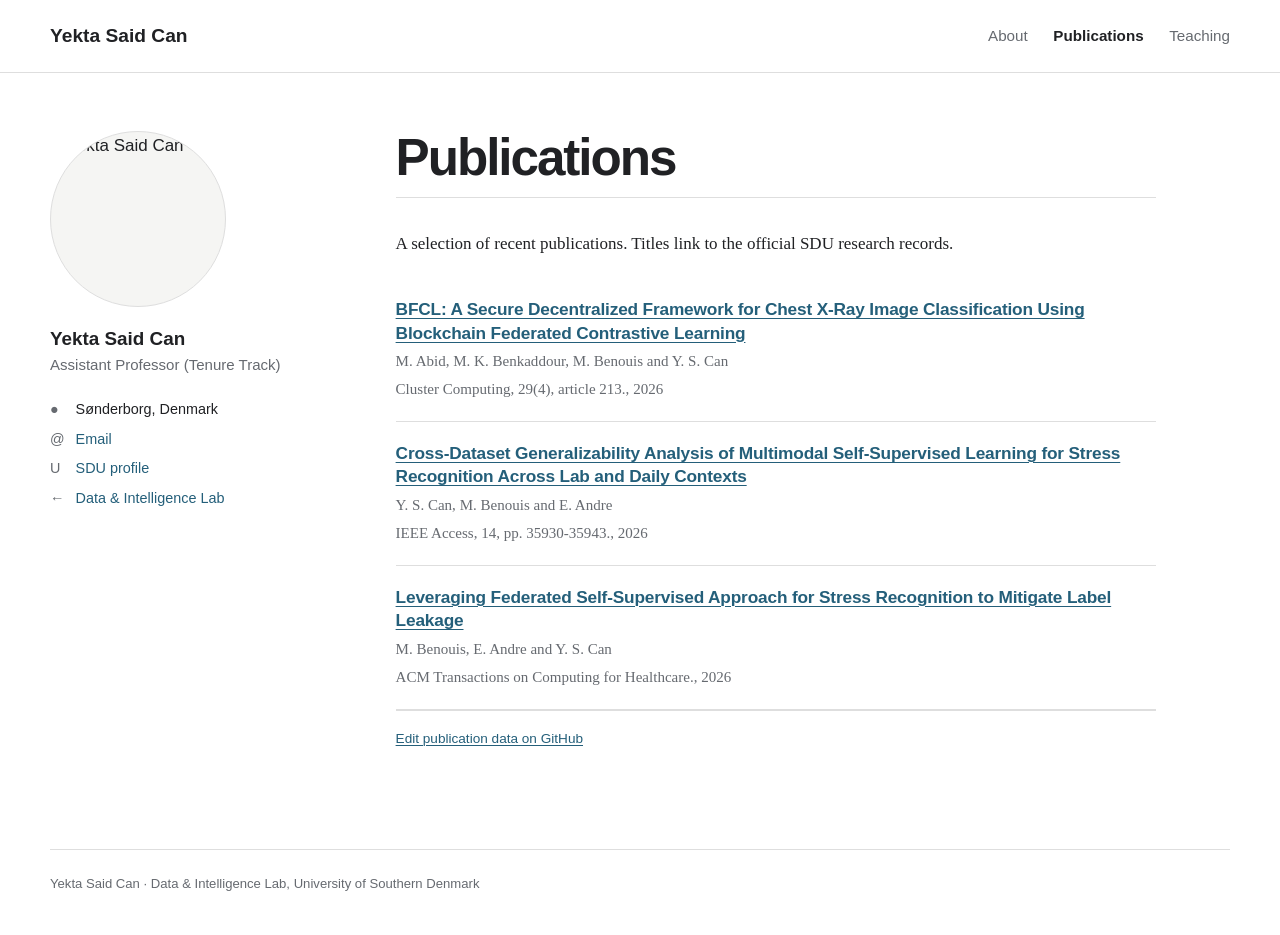
==== publications.html @ 5555c62e "Create personal profile site" ====
﻿<!doctype html><html lang="en"><head><meta charset="utf-8"><meta name="viewport" content="width=device-width, initial-scale=1"><title>Yekta Said Can - Publications</title><link rel="icon" href="assets/brand-mark.svg"><link rel="stylesheet" href="profile.css"></head>
<body><header class="masthead"><div class="masthead-inner"><a class="site-title" href="index.html">Yekta Said Can</a><nav aria-label="Profile navigation"><a href="index.html">About</a><a class="active" aria-current="page" href="publications.html">Publications</a><a href="teaching.html">Teaching</a></nav></div></header>
<div class="page-grid"><aside class="author-profile" aria-label="Author profile"><img class="author-avatar" src="https://portal.findresearcher.sdu.dk/files-asset/317121823/photo-removebg-preview.jpg?f=jpg&amp;w=800" alt="Yekta Said Can"><div class="author-content"><h2>Yekta Said Can</h2><p>Assistant Professor (Tenure Track)</p></div><ul class="author-links"><li><span aria-hidden="true">&#9679;</span> S&oslash;nderborg, Denmark</li><li><a href="mailto:yek@mmmi.sdu.dk"><span aria-hidden="true">@</span> Email</a></li><li><a href="https://portal.findresearcher.sdu.dk/en/persons/yek/"><span aria-hidden="true">U</span> SDU profile</a></li><li><a href="https://sdu-data-and-intelligence-lab.github.io/"><span aria-hidden="true">&larr;</span> Data &amp; Intelligence Lab</a></li></ul></aside>
<main class="page-content"><h1 class="page-title">Publications</h1><p>A selection of recent publications. Titles link to the official SDU research records.</p><div class="archive-list">
<article class="archive-item"><h2><a href="https://portal.findresearcher.sdu.dk/en/publications/bfcl-a-secure-decentralized-framework-for-chest-x-ray-image-class/">BFCL: A Secure Decentralized Framework for Chest X-Ray Image Classification Using Blockchain Federated Contrastive Learning</a></h2><p>M. Abid, M. K. Benkaddour, M. Benouis and Y. S. Can</p><p>Cluster Computing, 29(4), 2026, article 213.</p></article>
<article class="archive-item"><h2><a href="https://portal.findresearcher.sdu.dk/en/publications/cross-dataset-generalizability-analysis-of-multimodal-self-superv/">Cross-Dataset Generalizability Analysis of Multimodal Self-Supervised Learning for Stress Recognition Across Lab and Daily Contexts</a></h2><p>Y. S. Can, M. Benouis and E. Andr&eacute;</p><p>IEEE Access, 14, 2026, pp. 35930-35943.</p></article>
<article class="archive-item"><h2><a href="https://portal.findresearcher.sdu.dk/en/publications/leveraging-federated-self-supervised-approach-for-stress-recognit/">Leveraging Federated Self-Supervised Approach for Stress Recognition to Mitigate Label Leakage</a></h2><p>M. Benouis, E. Andr&eacute; and Y. S. Can</p><p>ACM Transactions on Computing for Healthcare, 2026.</p></article>
</div><p class="edit-link"><a href="https://github.com/SDU-Data-and-Intelligence-Lab/yekta/edit/main/data/publications/yekta.json">Edit publication data on GitHub</a></p></main></div>
<script src="assets/publications.js" data-root="data/publications" data-member="yekta"></script>
<footer class="site-footer">Yekta Said Can &middot; Data &amp; Intelligence Lab, University of Southern Denmark</footer></body></html>
---- profile.css ----
:root {
  color-scheme: light;
  --bg: #ffffff;
  --ink: #202124;
  --muted: #666a70;
  --line: #dedede;
  --soft: #f5f5f3;
  --link: #245f7a;
  --max-width: 1180px;
}

* { box-sizing: border-box; }
html { scroll-behavior: smooth; }

body {
  margin: 0;
  min-height: 100vh;
  color: var(--ink);
  background: var(--bg);
  font-family: Georgia, 'Times New Roman', serif;
  font-size: 17px;
  line-height: 1.7;
  -webkit-font-smoothing: antialiased;
}

a {
  color: var(--link);
  text-decoration-thickness: 0.06em;
  text-underline-offset: 0.18em;
}

a:hover { color: var(--ink); }
img { display: block; max-width: 100%; }

.masthead {
  border-bottom: 1px solid var(--line);
  background: rgba(255, 255, 255, 0.96);
}

.masthead-inner {
  width: min(var(--max-width), calc(100% - 2rem));
  min-height: 4.5rem;
  margin: 0 auto;
  display: flex;
  align-items: center;
  justify-content: space-between;
  gap: 2rem;
}

.site-title {
  color: var(--ink);
  font-family: 'Helvetica Neue', Helvetica, Arial, sans-serif;
  font-size: 1.2rem;
  font-weight: 700;
  text-decoration: none;
}

.masthead nav {
  display: flex;
  gap: 1.6rem;
  font-family: 'Helvetica Neue', Helvetica, Arial, sans-serif;
  font-size: 0.95rem;
}

.masthead nav a {
  color: var(--muted);
  text-decoration: none;
}

.masthead nav a.active {
  color: var(--ink);
  font-weight: 700;
}

.page-grid {
  width: min(var(--max-width), calc(100% - 2rem));
  margin: 0 auto;
  padding: 3.6rem 0 5rem;
  display: grid;
  grid-template-columns: minmax(13rem, 16rem) minmax(0, 1fr);
  gap: clamp(3rem, 7vw, 6rem);
  align-items: start;
}

.author-profile {
  font-family: 'Helvetica Neue', Helvetica, Arial, sans-serif;
}

.author-avatar {
  width: 11rem;
  aspect-ratio: 1;
  object-fit: cover;
  border-radius: 50%;
  background: var(--soft);
  border: 1px solid var(--line);
}

.author-content h2 {
  margin: 1.25rem 0 0.2rem;
  font-size: 1.18rem;
  line-height: 1.25;
}

.author-content p {
  margin: 0;
  color: var(--muted);
  font-size: 0.94rem;
  line-height: 1.55;
}

.author-links {
  margin: 1.4rem 0 0;
  padding: 0;
  display: grid;
  gap: 0.55rem;
  list-style: none;
  font-size: 0.9rem;
  line-height: 1.45;
}

.author-links a { text-decoration: none; }
.author-links span {
  display: inline-block;
  width: 1.35rem;
  color: var(--muted);
}

.page-content { width: min(100%, 760px); }

.page-title {
  margin: 0 0 2rem;
  padding-bottom: 0.8rem;
  border-bottom: 1px solid var(--line);
  font-family: 'Helvetica Neue', Helvetica, Arial, sans-serif;
  font-size: clamp(2.2rem, 5vw, 3.2rem);
  line-height: 1.05;
  letter-spacing: -0.04em;
}

.page-content p { margin: 0 0 1.2rem; }

.page-content h2 {
  margin: 2.6rem 0 1rem;
  font-family: 'Helvetica Neue', Helvetica, Arial, sans-serif;
  font-size: 1.55rem;
  line-height: 1.2;
  letter-spacing: -0.02em;
}

.interest-list {
  display: flex;
  flex-wrap: wrap;
  gap: 0.55rem;
  margin: 1.2rem 0 0;
  padding: 0;
  list-style: none;
  font-family: 'Helvetica Neue', Helvetica, Arial, sans-serif;
  font-size: 0.86rem;
}

.interest-list li {
  padding: 0.35rem 0.65rem;
  border: 1px solid var(--line);
  background: var(--soft);
}

.section-heading-row {
  margin-top: 2.8rem;
  padding-bottom: 0.7rem;
  display: flex;
  align-items: baseline;
  justify-content: space-between;
  gap: 1rem;
  border-bottom: 1px solid var(--line);
}

.section-heading-row h2 { margin: 0; }
.section-heading-row a {
  font-family: 'Helvetica Neue', Helvetica, Arial, sans-serif;
  font-size: 0.88rem;
}

.archive-list,
.course-list { display: grid; }

.archive-item,
.course-item {
  padding: 1.25rem 0;
  border-bottom: 1px solid var(--line);
}

.archive-item h2,
.archive-item h3,
.course-item h2 {
  margin: 0 0 0.35rem;
  font-family: 'Helvetica Neue', Helvetica, Arial, sans-serif;
  font-size: 1.08rem;
  line-height: 1.35;
  letter-spacing: -0.01em;
}

.archive-item p,
.course-item p {
  margin: 0.25rem 0 0;
  color: var(--muted);
  font-size: 0.94rem;
  line-height: 1.55;
}

.empty-state {
  margin-top: 1.5rem;
  padding: 1.2rem 1.3rem;
  border-left: 3px solid var(--ink);
  background: var(--soft);
  color: var(--muted);
}

.edit-link {
  margin-top: 3rem;
  padding-top: 1rem;
  border-top: 1px solid var(--line);
  font-family: 'Helvetica Neue', Helvetica, Arial, sans-serif;
  font-size: 0.85rem;
}

.site-footer {
  width: min(var(--max-width), calc(100% - 2rem));
  margin: 0 auto;
  padding: 1.4rem 0 2.5rem;
  border-top: 1px solid var(--line);
  color: var(--muted);
  font-family: 'Helvetica Neue', Helvetica, Arial, sans-serif;
  font-size: 0.82rem;
}

@media (max-width: 760px) {
  .masthead-inner {
    padding: 1rem 0;
    align-items: flex-start;
    flex-direction: column;
    gap: 0.7rem;
  }

  .masthead nav { gap: 1rem; }

  .page-grid {
    padding-top: 2.2rem;
    grid-template-columns: 1fr;
    gap: 2.5rem;
  }

  .author-profile {
    display: grid;
    grid-template-columns: 7rem minmax(0, 1fr);
    gap: 0 1.2rem;
  }

  .author-avatar {
    width: 7rem;
    grid-row: 1 / span 2;
  }

  .author-content h2 { margin-top: 0; }
  .author-links { margin-top: 0.7rem; }
}

@media (max-width: 480px) {
  .author-profile { grid-template-columns: 1fr; }
  .author-avatar { grid-row: auto; }
  .author-content h2 { margin-top: 1rem; }
}
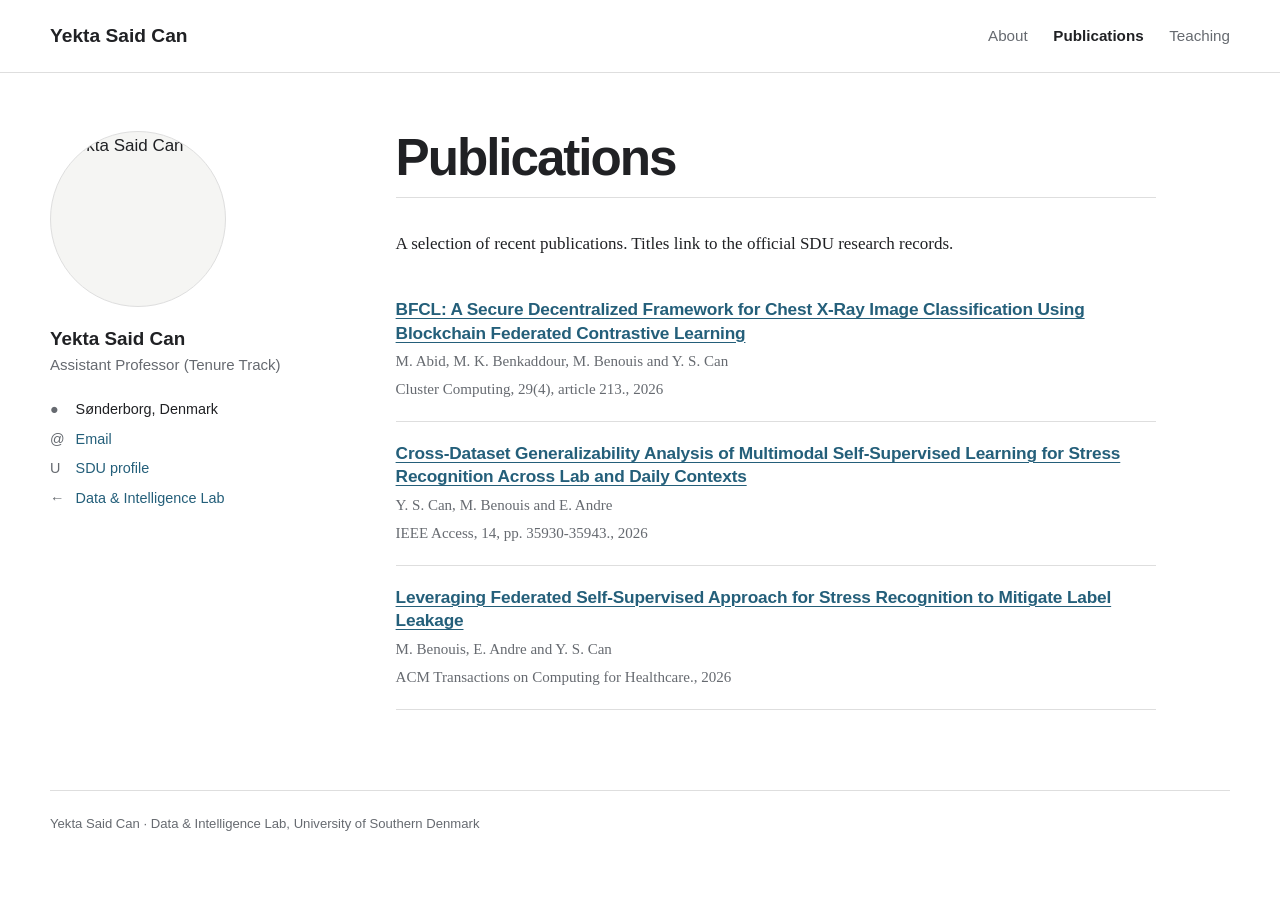
==== commit adf94489: "Remove public edit links" ====
--- a/publications.html
+++ b/publications.html
@@ -5,7 +5,8 @@
 <article class="archive-item"><h2><a href="https://portal.findresearcher.sdu.dk/en/publications/bfcl-a-secure-decentralized-framework-for-chest-x-ray-image-class/">BFCL: A Secure Decentralized Framework for Chest X-Ray Image Classification Using Blockchain Federated Contrastive Learning</a></h2><p>M. Abid, M. K. Benkaddour, M. Benouis and Y. S. Can</p><p>Cluster Computing, 29(4), 2026, article 213.</p></article>
 <article class="archive-item"><h2><a href="https://portal.findresearcher.sdu.dk/en/publications/cross-dataset-generalizability-analysis-of-multimodal-self-superv/">Cross-Dataset Generalizability Analysis of Multimodal Self-Supervised Learning for Stress Recognition Across Lab and Daily Contexts</a></h2><p>Y. S. Can, M. Benouis and E. Andr&eacute;</p><p>IEEE Access, 14, 2026, pp. 35930-35943.</p></article>
 <article class="archive-item"><h2><a href="https://portal.findresearcher.sdu.dk/en/publications/leveraging-federated-self-supervised-approach-for-stress-recognit/">Leveraging Federated Self-Supervised Approach for Stress Recognition to Mitigate Label Leakage</a></h2><p>M. Benouis, E. Andr&eacute; and Y. S. Can</p><p>ACM Transactions on Computing for Healthcare, 2026.</p></article>
-</div><p class="edit-link"><a href="https://github.com/SDU-Data-and-Intelligence-Lab/yekta/edit/main/data/publications/yekta.json">Edit publication data on GitHub</a></p></main></div>
+</div></main></div>
 <script src="assets/publications.js" data-root="data/publications" data-member="yekta"></script>
 <footer class="site-footer">Yekta Said Can &middot; Data &amp; Intelligence Lab, University of Southern Denmark</footer></body></html>
 
+
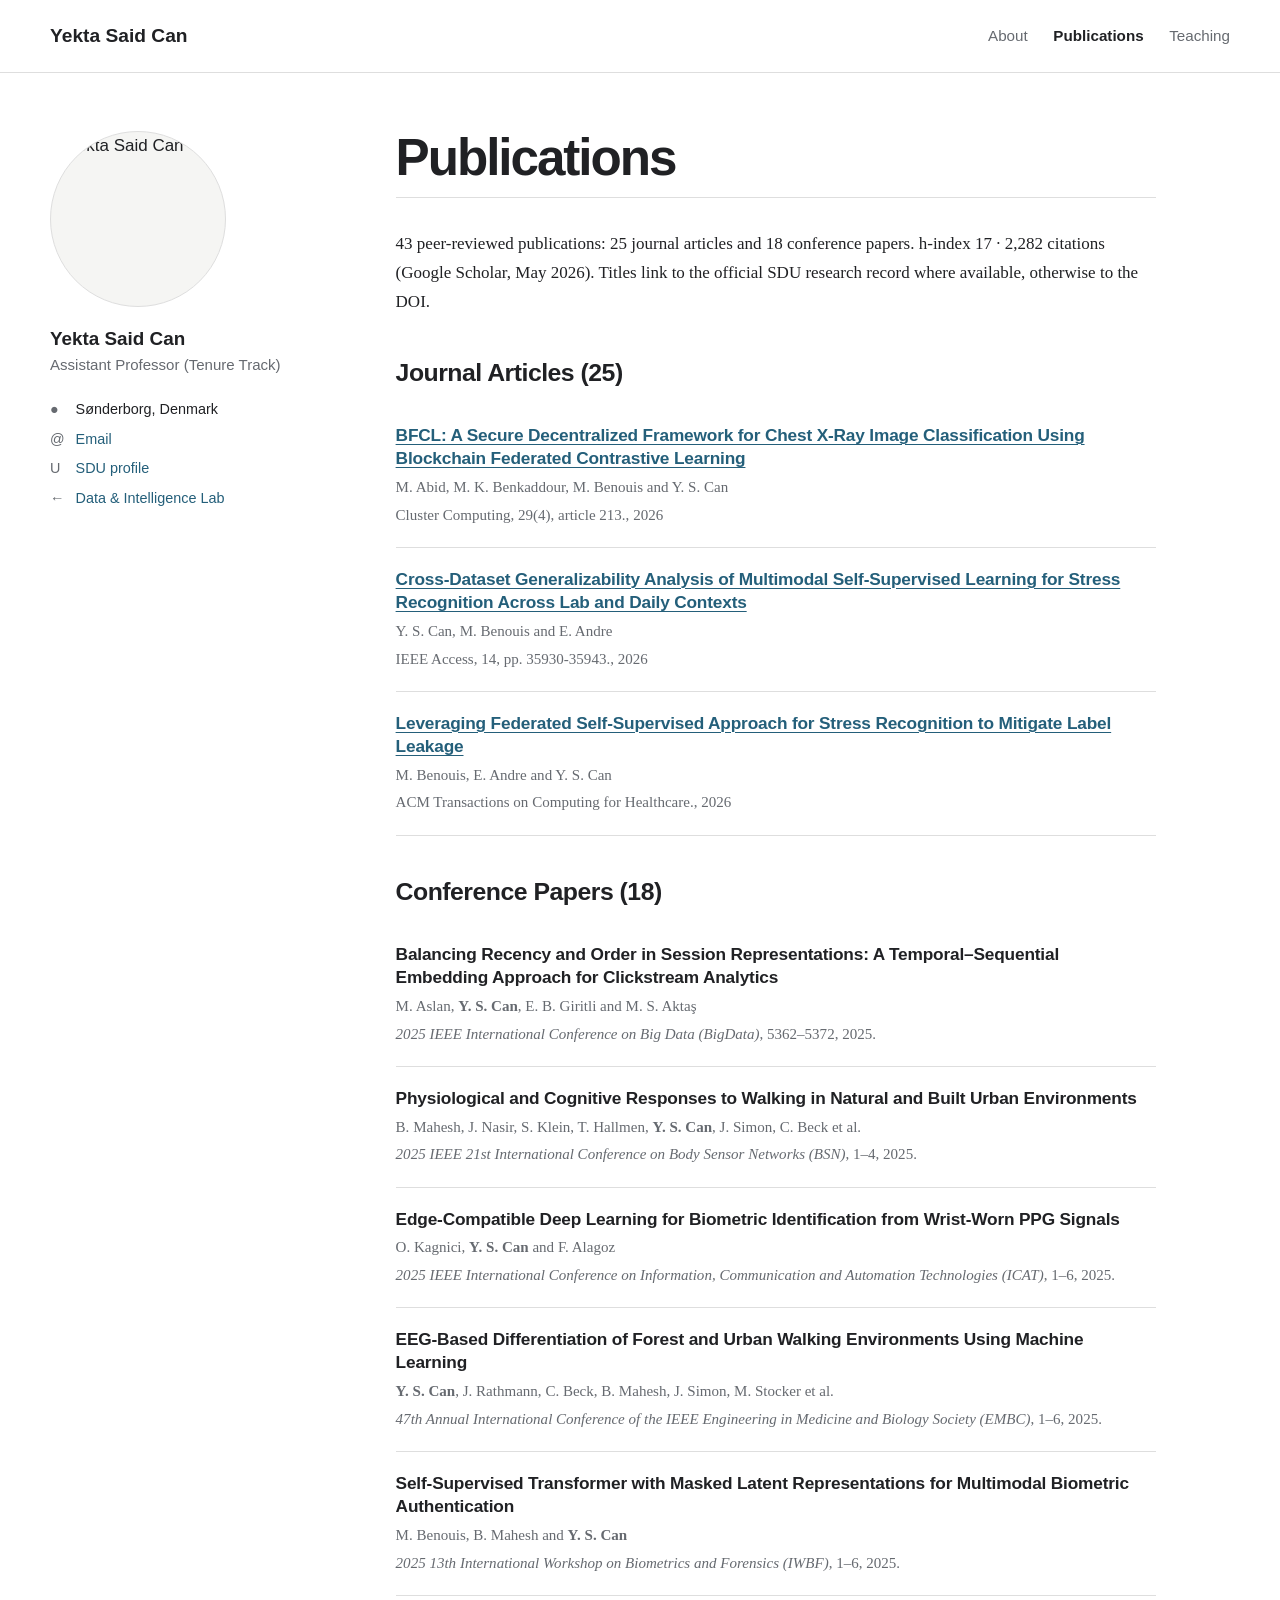
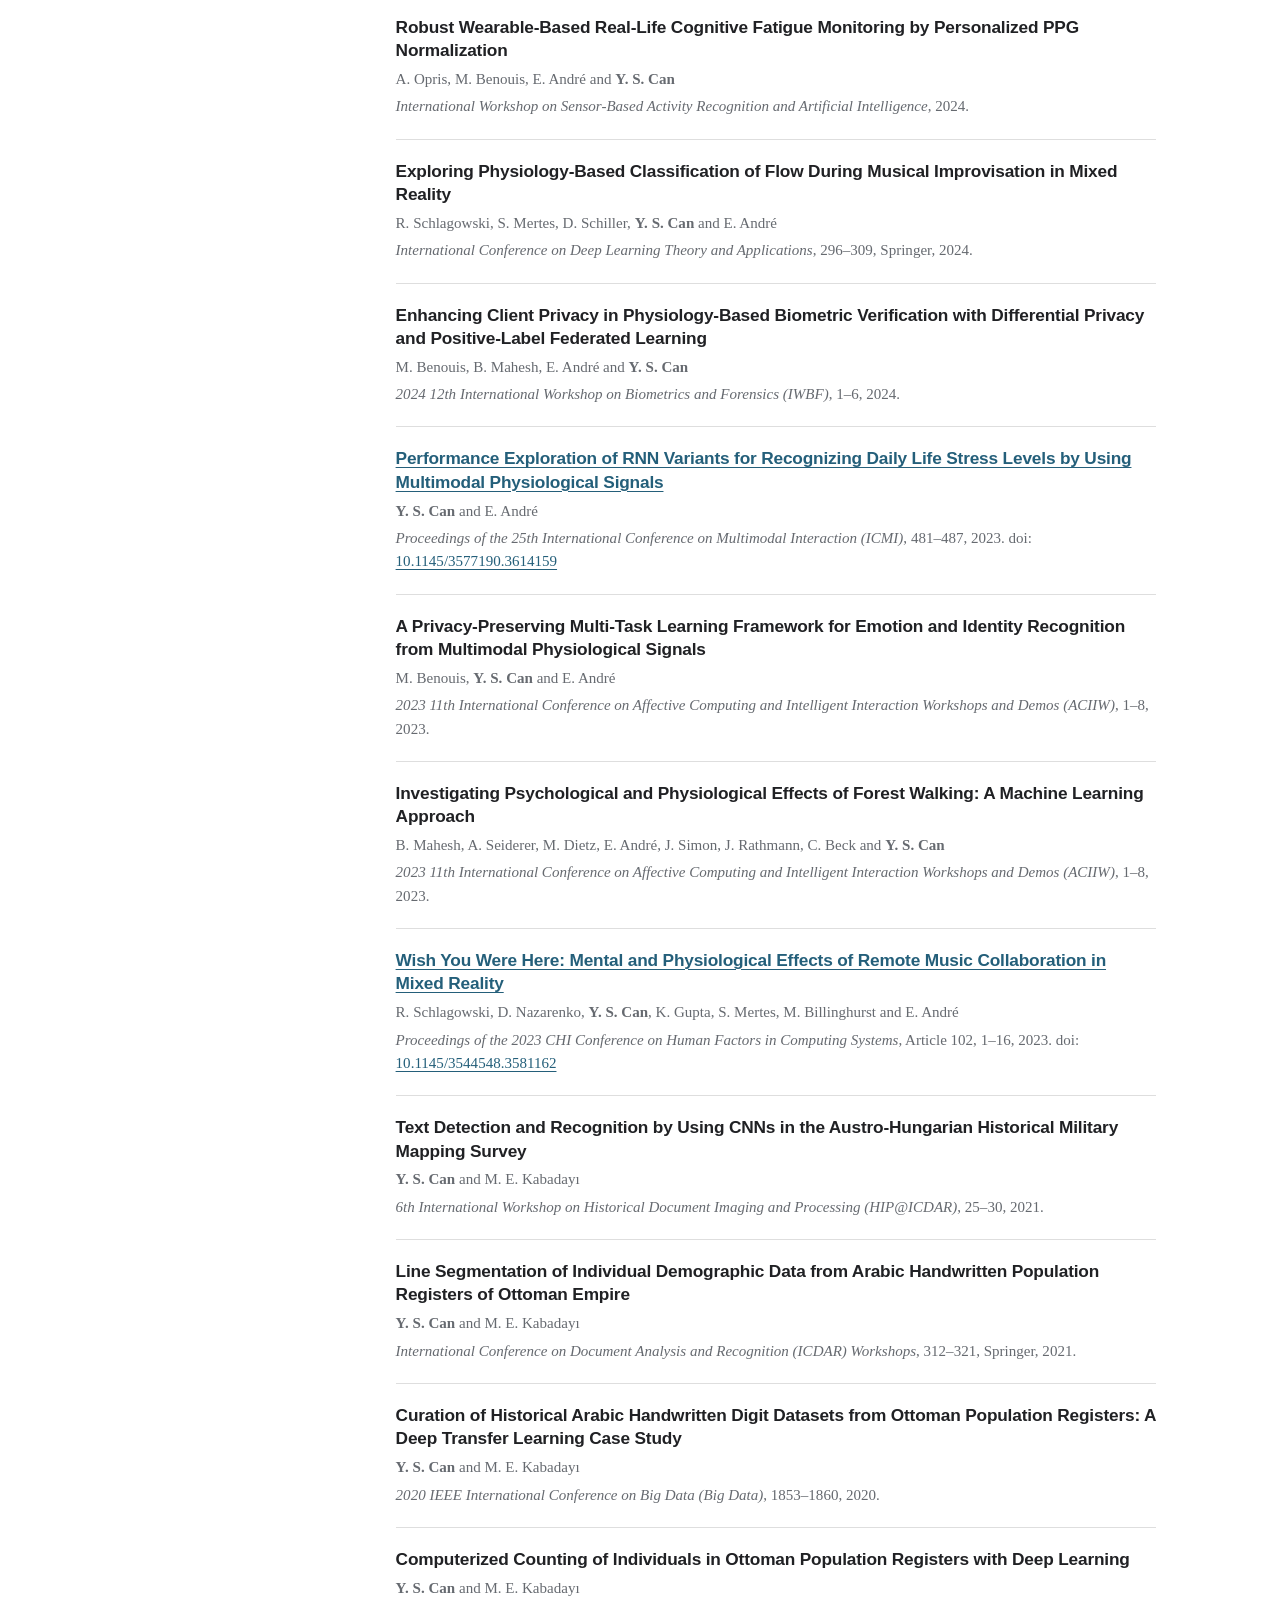
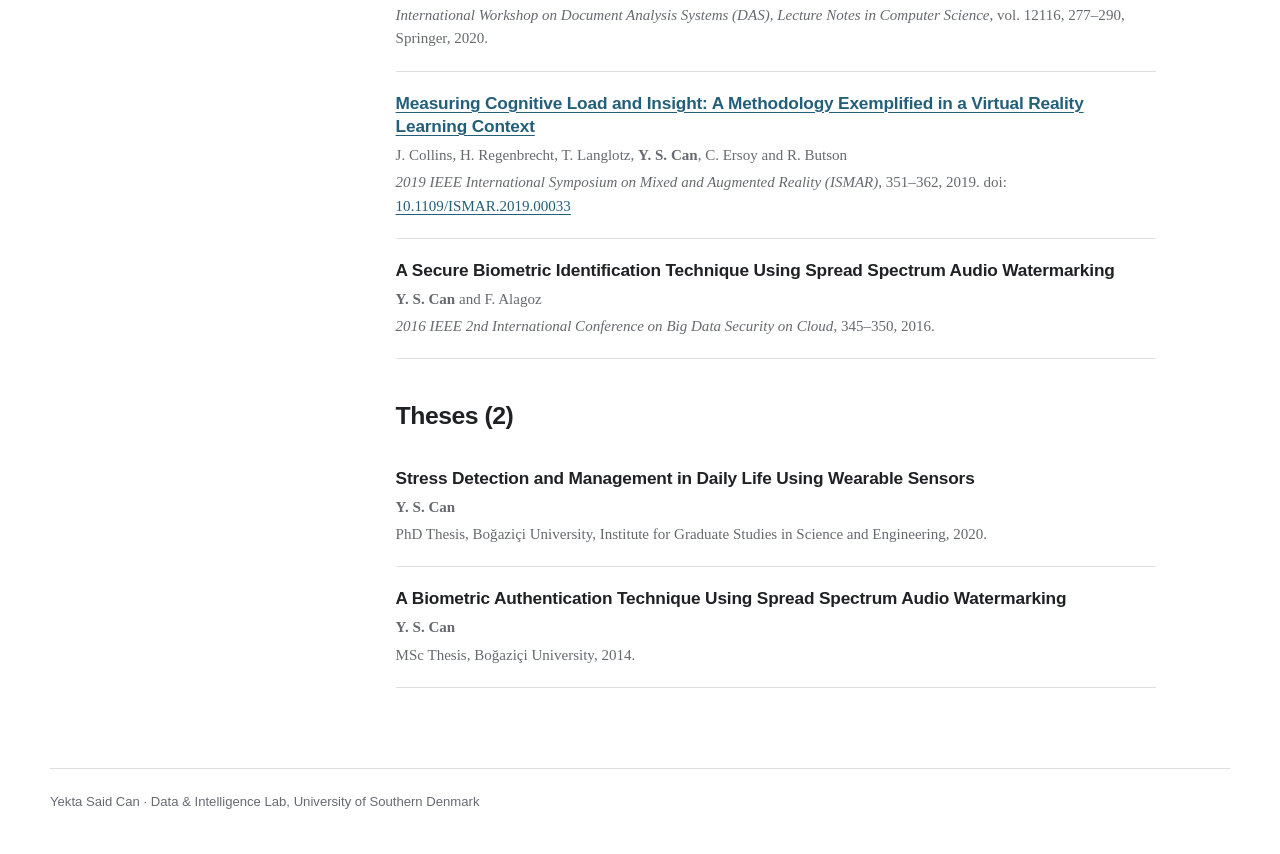
==== commit 2c527755: "Update publications.html" ====
--- a/publications.html
+++ b/publications.html
@@ -1,12 +1,61 @@
-﻿<!doctype html><html lang="en"><head><meta charset="utf-8"><meta name="viewport" content="width=device-width, initial-scale=1"><title>Yekta Said Can - Publications</title><link rel="icon" href="assets/brand-mark.svg"><link rel="stylesheet" href="profile.css"></head>
+<!doctype html><html lang="en"><head><meta charset="utf-8"><meta name="viewport" content="width=device-width, initial-scale=1"><title>Yekta Said Can - Publications</title><link rel="icon" href="assets/brand-mark.svg"><link rel="stylesheet" href="profile.css"></head>
 <body><header class="masthead"><div class="masthead-inner"><a class="site-title" href="index.html">Yekta Said Can</a><nav aria-label="Profile navigation"><a href="index.html">About</a><a class="active" aria-current="page" href="publications.html">Publications</a><a href="teaching.html">Teaching</a></nav></div></header>
 <div class="page-grid"><aside class="author-profile" aria-label="Author profile"><img class="author-avatar" src="https://portal.findresearcher.sdu.dk/files-asset/317121823/photo-removebg-preview.jpg?f=jpg&amp;w=800" alt="Yekta Said Can"><div class="author-content"><h2>Yekta Said Can</h2><p>Assistant Professor (Tenure Track)</p></div><ul class="author-links"><li><span aria-hidden="true">&#9679;</span> S&oslash;nderborg, Denmark</li><li><a href="mailto:yek@mmmi.sdu.dk"><span aria-hidden="true">@</span> Email</a></li><li><a href="https://portal.findresearcher.sdu.dk/en/persons/yek/"><span aria-hidden="true">U</span> SDU profile</a></li><li><a href="https://sdu-data-and-intelligence-lab.github.io/"><span aria-hidden="true">&larr;</span> Data &amp; Intelligence Lab</a></li></ul></aside>
-<main class="page-content"><h1 class="page-title">Publications</h1><p>A selection of recent publications. Titles link to the official SDU research records.</p><div class="archive-list">
-<article class="archive-item"><h2><a href="https://portal.findresearcher.sdu.dk/en/publications/bfcl-a-secure-decentralized-framework-for-chest-x-ray-image-class/">BFCL: A Secure Decentralized Framework for Chest X-Ray Image Classification Using Blockchain Federated Contrastive Learning</a></h2><p>M. Abid, M. K. Benkaddour, M. Benouis and Y. S. Can</p><p>Cluster Computing, 29(4), 2026, article 213.</p></article>
-<article class="archive-item"><h2><a href="https://portal.findresearcher.sdu.dk/en/publications/cross-dataset-generalizability-analysis-of-multimodal-self-superv/">Cross-Dataset Generalizability Analysis of Multimodal Self-Supervised Learning for Stress Recognition Across Lab and Daily Contexts</a></h2><p>Y. S. Can, M. Benouis and E. Andr&eacute;</p><p>IEEE Access, 14, 2026, pp. 35930-35943.</p></article>
-<article class="archive-item"><h2><a href="https://portal.findresearcher.sdu.dk/en/publications/leveraging-federated-self-supervised-approach-for-stress-recognit/">Leveraging Federated Self-Supervised Approach for Stress Recognition to Mitigate Label Leakage</a></h2><p>M. Benouis, E. Andr&eacute; and Y. S. Can</p><p>ACM Transactions on Computing for Healthcare, 2026.</p></article>
-</div></main></div>
+<main class="page-content"><h1 class="page-title">Publications</h1><p>43 peer-reviewed publications: 25 journal articles and 18 conference papers. h-index 17 &middot; 2,282 citations (Google Scholar, May 2026). Titles link to the official SDU research record where available, otherwise to the DOI.</p>
+<section class="archive-section"><h2>Journal Articles <span class="count">(25)</span></h2>
+<div class="archive-list">
+<article class="archive-item"><h3><a href="https://portal.findresearcher.sdu.dk/en/publications/cross-dataset-generalizability-analysis-of-multimodal-self-superv/">Cross-Dataset Generalizability Analysis of Multimodal Self-Supervised Learning for Stress Recognition across Lab and Daily Contexts</a></h3><p><strong>Y. S. Can</strong>, M. Benouis and E. André</p><p><em>IEEE Access</em>, 14, pp. 35930&ndash;35943, 2026. doi: <a href="https://doi.org/10.1109/ACCESS.2026.3670764">10.1109/ACCESS.2026.3670764</a></p></article>
+<article class="archive-item"><h3><a href="https://portal.findresearcher.sdu.dk/en/publications/leveraging-federated-self-supervised-approach-for-stress-recognit/">Leveraging Federated Self-Supervised Approach for Stress Recognition to Mitigate Label Leakage</a></h3><p>M. Benouis, E. André and <strong>Y. S. Can</strong></p><p><em>ACM Transactions on Computing for Healthcare</em>, 2026. doi: <a href="https://doi.org/10.1145/3797882">10.1145/3797882</a></p></article>
+<article class="archive-item"><h3><a href="https://doi.org/10.3390/electronics15010201">LLM-Assisted Explainable Daily Stress Recognition: Physiologically Grounded Threshold Rules from PPG Features</a></h3><p><strong>Y. S. Can</strong></p><p><em>Electronics</em>, 15(1), 201, 2026. doi: <a href="https://doi.org/10.3390/electronics15010201">10.3390/electronics15010201</a></p></article>
+<article class="archive-item"><h3><a href="https://portal.findresearcher.sdu.dk/en/publications/bfcl-a-secure-decentralized-framework-for-chest-x-ray-image-class/">BFCL: A Secure Decentralized Framework for Chest X-Ray Image Classification Using Blockchain Federated Contrastive Learning</a></h3><p>M. Abid, M. K. Benkaddour, M. Benouis and <strong>Y. S. Can</strong></p><p><em>Cluster Computing</em>, 29(4), 213, 2026.</p></article>
+<article class="archive-item"><h3><a href="https://doi.org/10.1109/TAFFC.2025.3562552">Application of Multimodal Self-Supervised Architectures for Daily Life Affect Recognition</a></h3><p><strong>Y. S. Can</strong>, M. Benouis, B. Mahesh and E. André</p><p><em>IEEE Transactions on Affective Computing</em>, 2025. doi: <a href="https://doi.org/10.1109/TAFFC.2025.3562552">10.1109/TAFFC.2025.3562552</a></p></article>
+<article class="archive-item"><h3><a href="https://doi.org/10.2196/60003">Balancing Between Privacy and Utility for Affect Recognition Using Multi-Task Learning in Differential-Privacy-Added Federated Learning Settings</a></h3><p>M. Benouis, E. André and <strong>Y. S. Can</strong></p><p><em>JMIR Mental Health</em>, 11(1), e60003, 2024. doi: <a href="https://doi.org/10.2196/60003">10.2196/60003</a></p></article>
+<article class="archive-item"><h3>Relieving the Burden of Intensive Labeling for Stress Monitoring in the Wild by Using Semi-Supervised Learning</h3><p>O. T. Başaran, <strong>Y. S. Can</strong>, E. André and C. Ersoy</p><p><em>Frontiers in Psychology</em>, 14, 1293513, 2024.</p></article>
+<article class="archive-item"><h3>Approaches, Applications, and Challenges in Physiological Emotion Recognition&mdash;A Tutorial Overview</h3><p><strong>Y. S. Can</strong>, B. Mahesh and E. André</p><p><em>Proceedings of the IEEE</em>, 111(10), 1287&ndash;1313, 2023.</p></article>
+<article class="archive-item"><h3><a href="https://doi.org/10.1109/TAFFC.2022.3232483">Smart Affect Monitoring with Wearables in the Wild: An Unobtrusive Mood-Aware Emotion Recognition System</a></h3><p><strong>Y. S. Can</strong> and C. Ersoy</p><p><em>IEEE Transactions on Affective Computing</em>, 14(4), 2851&ndash;2863, 2022. doi: <a href="https://doi.org/10.1109/TAFFC.2022.3232483">10.1109/TAFFC.2022.3232483</a></p></article>
+<article class="archive-item"><h3>Application-Level Performance Evaluation of Wearable Devices for Stress Classification with Explainable AI</h3><p>N. Chalabianloo, <strong>Y. S. Can</strong>, M. Umair, C. Sas and C. Ersoy</p><p><em>Pervasive and Mobile Computing</em>, 87, 101703, 2022.</p></article>
+<article class="archive-item"><h3><a href="https://doi.org/10.3906/elk-2102-138">Stressed or Just Running? Differentiation of Mental Stress and Physical Activity by Using Machine Learning</a></h3><p><strong>Y. S. Can</strong></p><p><em>Turkish Journal of Electrical Engineering and Computer Sciences</em>, 30(1), 312&ndash;327, 2022. doi: <a href="https://doi.org/10.3906/elk-2102-138">10.3906/elk-2102-138</a></p></article>
+<article class="archive-item"><h3><a href="https://doi.org/10.1109/TAFFC.2021.3110211">Long Short-Term Memory Network Based Unobtrusive Workload Monitoring with Consumer Grade Smartwatches</a></h3><p>D. Ekiz, <strong>Y. S. Can</strong> and C. Ersoy</p><p><em>IEEE Transactions on Affective Computing</em>, 14(2), 895&ndash;905, 2021. doi: <a href="https://doi.org/10.1109/TAFFC.2021.3110211">10.1109/TAFFC.2021.3110211</a></p></article>
+<article class="archive-item"><h3>Automatic Detection of Road Types from the Third Military Mapping Survey of Austria-Hungary Historical Map Series with Deep Convolutional Neural Networks</h3><p><strong>Y. S. Can</strong>, P. J. Gerrits and M. E. Kabadayı</p><p><em>IEEE Access</em>, 9, 62847&ndash;62856, 2021.</p></article>
+<article class="archive-item"><h3>End-to-End Deep Multi-Modal Physiological Authentication with Smartbands</h3><p>D. Ekiz, <strong>Y. S. Can</strong>, Y. C. Dardağan, F. Aydar, R. D. Köse and C. Ersoy</p><p><em>IEEE Sensors Journal</em>, 21(13), 14977&ndash;14986, 2021.</p></article>
+<article class="archive-item"><h3>Privacy-Preserving Federated Deep Learning for Wearable IoT-Based Biomedical Monitoring</h3><p><strong>Y. S. Can</strong> and C. Ersoy</p><p><em>ACM Transactions on Internet Technology</em>, 21(1), Article 21, 2021.</p></article>
+<article class="archive-item"><h3>Automatic Estimation of Age Distributions from the First Ottoman Empire Population Register Series by Using Deep Learning</h3><p><strong>Y. S. Can</strong> and M. E. Kabadayı</p><p><em>Electronics</em>, 10(18), 2253, 2021.</p></article>
+<article class="archive-item"><h3>Automatic CNN-Based Arabic Numeral Spotting and Handwritten Digit Recognition by Using Deep Transfer Learning in Ottoman Population Registers</h3><p><strong>Y. S. Can</strong> and M. E. Kabadayı</p><p><em>Applied Sciences</em>, 10(16), 5430, 2020.</p></article>
+<article class="archive-item"><h3>CNN-Based Page Segmentation and Object Classification for Counting Population in Ottoman Archival Documentation</h3><p><strong>Y. S. Can</strong> and M. E. Kabadayı</p><p><em>Journal of Imaging</em>, 6(5), 32, 2020.</p></article>
+<article class="archive-item"><h3>How to Relax in Stressful Situations: A Smart Stress Reduction System</h3><p><strong>Y. S. Can</strong>, H. Iles-Smith, N. Chalabianloo, D. Ekiz, J. Fernández-Álvarez, C. Repetto, G. Riva and C. Ersoy</p><p><em>Healthcare</em>, 8(2), 100, 2020.</p></article>
+<article class="archive-item"><h3>Real-Life Stress Level Monitoring Using Smart Bands in the Light of Contextual Information</h3><p><strong>Y. S. Can</strong>, N. Chalabianloo, D. Ekiz, J. Fernández-Álvarez, C. Repetto, G. Riva and C. Ersoy</p><p><em>IEEE Sensors Journal</em>, 20(15), 8721&ndash;8730, 2020.</p></article>
+<article class="archive-item"><h3>How Laboratory Experiments Can Be Exploited for Monitoring Stress in the Wild: A Bridge Between Laboratory and Daily Life</h3><p><strong>Y. S. Can</strong>, D. Gokay, D. R. Kılıç, D. Ekiz, N. Chalabianloo and C. Ersoy</p><p><em>Sensors</em>, 20(3), 838, 2020.</p></article>
+<article class="archive-item"><h3>Personal Stress-Level Clustering and Decision-Level Smoothing to Enhance the Performance of Ambulatory Stress Detection with Smartwatches</h3><p><strong>Y. S. Can</strong>, N. Chalabianloo, D. Ekiz, J. Fernández-Álvarez, G. Riva and C. Ersoy</p><p><em>IEEE Access</em>, 8, 38146&ndash;38163, 2020.</p></article>
+<article class="archive-item"><h3>Can a Smartband Be Used for Continuous Implicit Authentication in Real Life</h3><p>D. Ekiz, <strong>Y. S. Can</strong>, Y. C. Dardağan and C. Ersoy</p><p><em>IEEE Access</em>, 8, 59402&ndash;59411, 2020.</p></article>
+<article class="archive-item"><h3>Stress Detection in Daily Life Scenarios Using Smartphones and Wearable Sensors: A Survey</h3><p><strong>Y. S. Can</strong>, B. Arnrich and C. Ersoy</p><p><em>Journal of Biomedical Informatics</em>, 92, 103139, 2019.</p></article>
+<article class="archive-item"><h3>Continuous Stress Detection Using Wearable Sensors in Real Life: Algorithmic Programming Contest Case Study</h3><p><strong>Y. S. Can</strong>, N. Chalabianloo, D. Ekiz and C. Ersoy</p><p><em>Sensors</em>, 19(8), 1849, 2019.</p></article>
+</div></section>
+<section class="archive-section"><h2>Conference Papers <span class="count">(18)</span></h2>
+<div class="archive-list">
+<article class="archive-item"><h3>Balancing Recency and Order in Session Representations: A Temporal&ndash;Sequential Embedding Approach for Clickstream Analytics</h3><p>M. Aslan, <strong>Y. S. Can</strong>, E. B. Giritli and M. S. Aktaş</p><p><em>2025 IEEE International Conference on Big Data (BigData)</em>, 5362&ndash;5372, 2025.</p></article>
+<article class="archive-item"><h3>Physiological and Cognitive Responses to Walking in Natural and Built Urban Environments</h3><p>B. Mahesh, J. Nasir, S. Klein, T. Hallmen, <strong>Y. S. Can</strong>, J. Simon, C. Beck et al.</p><p><em>2025 IEEE 21st International Conference on Body Sensor Networks (BSN)</em>, 1&ndash;4, 2025.</p></article>
+<article class="archive-item"><h3>Edge-Compatible Deep Learning for Biometric Identification from Wrist-Worn PPG Signals</h3><p>O. Kagnici, <strong>Y. S. Can</strong> and F. Alagoz</p><p><em>2025 IEEE International Conference on Information, Communication and Automation Technologies (ICAT)</em>, 1&ndash;6, 2025.</p></article>
+<article class="archive-item"><h3>EEG-Based Differentiation of Forest and Urban Walking Environments Using Machine Learning</h3><p><strong>Y. S. Can</strong>, J. Rathmann, C. Beck, B. Mahesh, J. Simon, M. Stocker et al.</p><p><em>47th Annual International Conference of the IEEE Engineering in Medicine and Biology Society (EMBC)</em>, 1&ndash;6, 2025.</p></article>
+<article class="archive-item"><h3>Self-Supervised Transformer with Masked Latent Representations for Multimodal Biometric Authentication</h3><p>M. Benouis, B. Mahesh and <strong>Y. S. Can</strong></p><p><em>2025 13th International Workshop on Biometrics and Forensics (IWBF)</em>, 1&ndash;6, 2025.</p></article>
+<article class="archive-item"><h3>Robust Wearable-Based Real-Life Cognitive Fatigue Monitoring by Personalized PPG Normalization</h3><p>A. Opris, M. Benouis, E. André and <strong>Y. S. Can</strong></p><p><em>International Workshop on Sensor-Based Activity Recognition and Artificial Intelligence</em>, 2024.</p></article>
+<article class="archive-item"><h3>Exploring Physiology-Based Classification of Flow During Musical Improvisation in Mixed Reality</h3><p>R. Schlagowski, S. Mertes, D. Schiller, <strong>Y. S. Can</strong> and E. André</p><p><em>International Conference on Deep Learning Theory and Applications</em>, 296&ndash;309, Springer, 2024.</p></article>
+<article class="archive-item"><h3>Enhancing Client Privacy in Physiology-Based Biometric Verification with Differential Privacy and Positive-Label Federated Learning</h3><p>M. Benouis, B. Mahesh, E. André and <strong>Y. S. Can</strong></p><p><em>2024 12th International Workshop on Biometrics and Forensics (IWBF)</em>, 1&ndash;6, 2024.</p></article>
+<article class="archive-item"><h3><a href="https://doi.org/10.1145/3577190.3614159">Performance Exploration of RNN Variants for Recognizing Daily Life Stress Levels by Using Multimodal Physiological Signals</a></h3><p><strong>Y. S. Can</strong> and E. André</p><p><em>Proceedings of the 25th International Conference on Multimodal Interaction (ICMI)</em>, 481&ndash;487, 2023. doi: <a href="https://doi.org/10.1145/3577190.3614159">10.1145/3577190.3614159</a></p></article>
+<article class="archive-item"><h3>A Privacy-Preserving Multi-Task Learning Framework for Emotion and Identity Recognition from Multimodal Physiological Signals</h3><p>M. Benouis, <strong>Y. S. Can</strong> and E. André</p><p><em>2023 11th International Conference on Affective Computing and Intelligent Interaction Workshops and Demos (ACIIW)</em>, 1&ndash;8, 2023.</p></article>
+<article class="archive-item"><h3>Investigating Psychological and Physiological Effects of Forest Walking: A Machine Learning Approach</h3><p>B. Mahesh, A. Seiderer, M. Dietz, E. André, J. Simon, J. Rathmann, C. Beck and <strong>Y. S. Can</strong></p><p><em>2023 11th International Conference on Affective Computing and Intelligent Interaction Workshops and Demos (ACIIW)</em>, 1&ndash;8, 2023.</p></article>
+<article class="archive-item"><h3><a href="https://doi.org/10.1145/3544548.3581162">Wish You Were Here: Mental and Physiological Effects of Remote Music Collaboration in Mixed Reality</a></h3><p>R. Schlagowski, D. Nazarenko, <strong>Y. S. Can</strong>, K. Gupta, S. Mertes, M. Billinghurst and E. André</p><p><em>Proceedings of the 2023 CHI Conference on Human Factors in Computing Systems</em>, Article 102, 1&ndash;16, 2023. doi: <a href="https://doi.org/10.1145/3544548.3581162">10.1145/3544548.3581162</a></p></article>
+<article class="archive-item"><h3>Text Detection and Recognition by Using CNNs in the Austro-Hungarian Historical Military Mapping Survey</h3><p><strong>Y. S. Can</strong> and M. E. Kabadayı</p><p><em>6th International Workshop on Historical Document Imaging and Processing (HIP@ICDAR)</em>, 25&ndash;30, 2021.</p></article>
+<article class="archive-item"><h3>Line Segmentation of Individual Demographic Data from Arabic Handwritten Population Registers of Ottoman Empire</h3><p><strong>Y. S. Can</strong> and M. E. Kabadayı</p><p><em>International Conference on Document Analysis and Recognition (ICDAR) Workshops</em>, 312&ndash;321, Springer, 2021.</p></article>
+<article class="archive-item"><h3>Curation of Historical Arabic Handwritten Digit Datasets from Ottoman Population Registers: A Deep Transfer Learning Case Study</h3><p><strong>Y. S. Can</strong> and M. E. Kabadayı</p><p><em>2020 IEEE International Conference on Big Data (Big Data)</em>, 1853&ndash;1860, 2020.</p></article>
+<article class="archive-item"><h3>Computerized Counting of Individuals in Ottoman Population Registers with Deep Learning</h3><p><strong>Y. S. Can</strong> and M. E. Kabadayı</p><p><em>International Workshop on Document Analysis Systems (DAS), Lecture Notes in Computer Science</em>, vol. 12116, 277&ndash;290, Springer, 2020.</p></article>
+<article class="archive-item"><h3><a href="https://doi.org/10.1109/ISMAR.2019.00033">Measuring Cognitive Load and Insight: A Methodology Exemplified in a Virtual Reality Learning Context</a></h3><p>J. Collins, H. Regenbrecht, T. Langlotz, <strong>Y. S. Can</strong>, C. Ersoy and R. Butson</p><p><em>2019 IEEE International Symposium on Mixed and Augmented Reality (ISMAR)</em>, 351&ndash;362, 2019. doi: <a href="https://doi.org/10.1109/ISMAR.2019.00033">10.1109/ISMAR.2019.00033</a></p></article>
+<article class="archive-item"><h3>A Secure Biometric Identification Technique Using Spread Spectrum Audio Watermarking</h3><p><strong>Y. S. Can</strong> and F. Alagoz</p><p><em>2016 IEEE 2nd International Conference on Big Data Security on Cloud</em>, 345&ndash;350, 2016.</p></article>
+</div></section>
+<section class="archive-section"><h2>Theses <span class="count">(2)</span></h2>
+<div class="archive-list">
+<article class="archive-item"><h3>Stress Detection and Management in Daily Life Using Wearable Sensors</h3><p><strong>Y. S. Can</strong></p><p>PhD Thesis, Boğaziçi University, Institute for Graduate Studies in Science and Engineering, 2020.</p></article>
+<article class="archive-item"><h3>A Biometric Authentication Technique Using Spread Spectrum Audio Watermarking</h3><p><strong>Y. S. Can</strong></p><p>MSc Thesis, Boğaziçi University, 2014.</p></article>
+</div></section>
+</main></div>
 <script src="assets/publications.js" data-root="data/publications" data-member="yekta"></script>
 <footer class="site-footer">Yekta Said Can &middot; Data &amp; Intelligence Lab, University of Southern Denmark</footer></body></html>
-
-
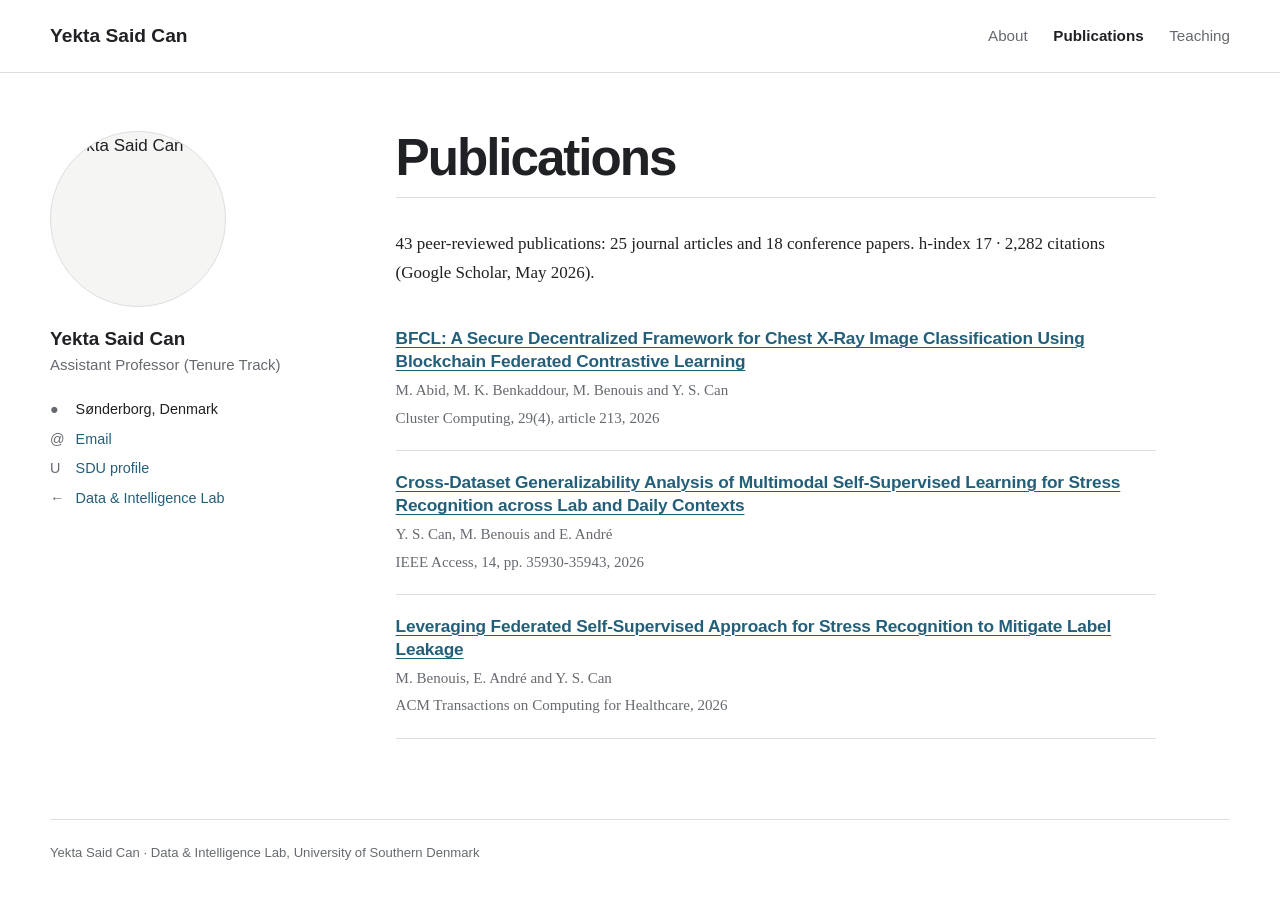
==== commit 00e7cee4: "Update publications.html" ====
--- a/publications.html
+++ b/publications.html
@@ -1,61 +1,6 @@
 <!doctype html><html lang="en"><head><meta charset="utf-8"><meta name="viewport" content="width=device-width, initial-scale=1"><title>Yekta Said Can - Publications</title><link rel="icon" href="assets/brand-mark.svg"><link rel="stylesheet" href="profile.css"></head>
 <body><header class="masthead"><div class="masthead-inner"><a class="site-title" href="index.html">Yekta Said Can</a><nav aria-label="Profile navigation"><a href="index.html">About</a><a class="active" aria-current="page" href="publications.html">Publications</a><a href="teaching.html">Teaching</a></nav></div></header>
 <div class="page-grid"><aside class="author-profile" aria-label="Author profile"><img class="author-avatar" src="https://portal.findresearcher.sdu.dk/files-asset/317121823/photo-removebg-preview.jpg?f=jpg&amp;w=800" alt="Yekta Said Can"><div class="author-content"><h2>Yekta Said Can</h2><p>Assistant Professor (Tenure Track)</p></div><ul class="author-links"><li><span aria-hidden="true">&#9679;</span> S&oslash;nderborg, Denmark</li><li><a href="mailto:yek@mmmi.sdu.dk"><span aria-hidden="true">@</span> Email</a></li><li><a href="https://portal.findresearcher.sdu.dk/en/persons/yek/"><span aria-hidden="true">U</span> SDU profile</a></li><li><a href="https://sdu-data-and-intelligence-lab.github.io/"><span aria-hidden="true">&larr;</span> Data &amp; Intelligence Lab</a></li></ul></aside>
-<main class="page-content"><h1 class="page-title">Publications</h1><p>43 peer-reviewed publications: 25 journal articles and 18 conference papers. h-index 17 &middot; 2,282 citations (Google Scholar, May 2026). Titles link to the official SDU research record where available, otherwise to the DOI.</p>
-<section class="archive-section"><h2>Journal Articles <span class="count">(25)</span></h2>
-<div class="archive-list">
-<article class="archive-item"><h3><a href="https://portal.findresearcher.sdu.dk/en/publications/cross-dataset-generalizability-analysis-of-multimodal-self-superv/">Cross-Dataset Generalizability Analysis of Multimodal Self-Supervised Learning for Stress Recognition across Lab and Daily Contexts</a></h3><p><strong>Y. S. Can</strong>, M. Benouis and E. André</p><p><em>IEEE Access</em>, 14, pp. 35930&ndash;35943, 2026. doi: <a href="https://doi.org/10.1109/ACCESS.2026.3670764">10.1109/ACCESS.2026.3670764</a></p></article>
-<article class="archive-item"><h3><a href="https://portal.findresearcher.sdu.dk/en/publications/leveraging-federated-self-supervised-approach-for-stress-recognit/">Leveraging Federated Self-Supervised Approach for Stress Recognition to Mitigate Label Leakage</a></h3><p>M. Benouis, E. André and <strong>Y. S. Can</strong></p><p><em>ACM Transactions on Computing for Healthcare</em>, 2026. doi: <a href="https://doi.org/10.1145/3797882">10.1145/3797882</a></p></article>
-<article class="archive-item"><h3><a href="https://doi.org/10.3390/electronics15010201">LLM-Assisted Explainable Daily Stress Recognition: Physiologically Grounded Threshold Rules from PPG Features</a></h3><p><strong>Y. S. Can</strong></p><p><em>Electronics</em>, 15(1), 201, 2026. doi: <a href="https://doi.org/10.3390/electronics15010201">10.3390/electronics15010201</a></p></article>
-<article class="archive-item"><h3><a href="https://portal.findresearcher.sdu.dk/en/publications/bfcl-a-secure-decentralized-framework-for-chest-x-ray-image-class/">BFCL: A Secure Decentralized Framework for Chest X-Ray Image Classification Using Blockchain Federated Contrastive Learning</a></h3><p>M. Abid, M. K. Benkaddour, M. Benouis and <strong>Y. S. Can</strong></p><p><em>Cluster Computing</em>, 29(4), 213, 2026.</p></article>
-<article class="archive-item"><h3><a href="https://doi.org/10.1109/TAFFC.2025.3562552">Application of Multimodal Self-Supervised Architectures for Daily Life Affect Recognition</a></h3><p><strong>Y. S. Can</strong>, M. Benouis, B. Mahesh and E. André</p><p><em>IEEE Transactions on Affective Computing</em>, 2025. doi: <a href="https://doi.org/10.1109/TAFFC.2025.3562552">10.1109/TAFFC.2025.3562552</a></p></article>
-<article class="archive-item"><h3><a href="https://doi.org/10.2196/60003">Balancing Between Privacy and Utility for Affect Recognition Using Multi-Task Learning in Differential-Privacy-Added Federated Learning Settings</a></h3><p>M. Benouis, E. André and <strong>Y. S. Can</strong></p><p><em>JMIR Mental Health</em>, 11(1), e60003, 2024. doi: <a href="https://doi.org/10.2196/60003">10.2196/60003</a></p></article>
-<article class="archive-item"><h3>Relieving the Burden of Intensive Labeling for Stress Monitoring in the Wild by Using Semi-Supervised Learning</h3><p>O. T. Başaran, <strong>Y. S. Can</strong>, E. André and C. Ersoy</p><p><em>Frontiers in Psychology</em>, 14, 1293513, 2024.</p></article>
-<article class="archive-item"><h3>Approaches, Applications, and Challenges in Physiological Emotion Recognition&mdash;A Tutorial Overview</h3><p><strong>Y. S. Can</strong>, B. Mahesh and E. André</p><p><em>Proceedings of the IEEE</em>, 111(10), 1287&ndash;1313, 2023.</p></article>
-<article class="archive-item"><h3><a href="https://doi.org/10.1109/TAFFC.2022.3232483">Smart Affect Monitoring with Wearables in the Wild: An Unobtrusive Mood-Aware Emotion Recognition System</a></h3><p><strong>Y. S. Can</strong> and C. Ersoy</p><p><em>IEEE Transactions on Affective Computing</em>, 14(4), 2851&ndash;2863, 2022. doi: <a href="https://doi.org/10.1109/TAFFC.2022.3232483">10.1109/TAFFC.2022.3232483</a></p></article>
-<article class="archive-item"><h3>Application-Level Performance Evaluation of Wearable Devices for Stress Classification with Explainable AI</h3><p>N. Chalabianloo, <strong>Y. S. Can</strong>, M. Umair, C. Sas and C. Ersoy</p><p><em>Pervasive and Mobile Computing</em>, 87, 101703, 2022.</p></article>
-<article class="archive-item"><h3><a href="https://doi.org/10.3906/elk-2102-138">Stressed or Just Running? Differentiation of Mental Stress and Physical Activity by Using Machine Learning</a></h3><p><strong>Y. S. Can</strong></p><p><em>Turkish Journal of Electrical Engineering and Computer Sciences</em>, 30(1), 312&ndash;327, 2022. doi: <a href="https://doi.org/10.3906/elk-2102-138">10.3906/elk-2102-138</a></p></article>
-<article class="archive-item"><h3><a href="https://doi.org/10.1109/TAFFC.2021.3110211">Long Short-Term Memory Network Based Unobtrusive Workload Monitoring with Consumer Grade Smartwatches</a></h3><p>D. Ekiz, <strong>Y. S. Can</strong> and C. Ersoy</p><p><em>IEEE Transactions on Affective Computing</em>, 14(2), 895&ndash;905, 2021. doi: <a href="https://doi.org/10.1109/TAFFC.2021.3110211">10.1109/TAFFC.2021.3110211</a></p></article>
-<article class="archive-item"><h3>Automatic Detection of Road Types from the Third Military Mapping Survey of Austria-Hungary Historical Map Series with Deep Convolutional Neural Networks</h3><p><strong>Y. S. Can</strong>, P. J. Gerrits and M. E. Kabadayı</p><p><em>IEEE Access</em>, 9, 62847&ndash;62856, 2021.</p></article>
-<article class="archive-item"><h3>End-to-End Deep Multi-Modal Physiological Authentication with Smartbands</h3><p>D. Ekiz, <strong>Y. S. Can</strong>, Y. C. Dardağan, F. Aydar, R. D. Köse and C. Ersoy</p><p><em>IEEE Sensors Journal</em>, 21(13), 14977&ndash;14986, 2021.</p></article>
-<article class="archive-item"><h3>Privacy-Preserving Federated Deep Learning for Wearable IoT-Based Biomedical Monitoring</h3><p><strong>Y. S. Can</strong> and C. Ersoy</p><p><em>ACM Transactions on Internet Technology</em>, 21(1), Article 21, 2021.</p></article>
-<article class="archive-item"><h3>Automatic Estimation of Age Distributions from the First Ottoman Empire Population Register Series by Using Deep Learning</h3><p><strong>Y. S. Can</strong> and M. E. Kabadayı</p><p><em>Electronics</em>, 10(18), 2253, 2021.</p></article>
-<article class="archive-item"><h3>Automatic CNN-Based Arabic Numeral Spotting and Handwritten Digit Recognition by Using Deep Transfer Learning in Ottoman Population Registers</h3><p><strong>Y. S. Can</strong> and M. E. Kabadayı</p><p><em>Applied Sciences</em>, 10(16), 5430, 2020.</p></article>
-<article class="archive-item"><h3>CNN-Based Page Segmentation and Object Classification for Counting Population in Ottoman Archival Documentation</h3><p><strong>Y. S. Can</strong> and M. E. Kabadayı</p><p><em>Journal of Imaging</em>, 6(5), 32, 2020.</p></article>
-<article class="archive-item"><h3>How to Relax in Stressful Situations: A Smart Stress Reduction System</h3><p><strong>Y. S. Can</strong>, H. Iles-Smith, N. Chalabianloo, D. Ekiz, J. Fernández-Álvarez, C. Repetto, G. Riva and C. Ersoy</p><p><em>Healthcare</em>, 8(2), 100, 2020.</p></article>
-<article class="archive-item"><h3>Real-Life Stress Level Monitoring Using Smart Bands in the Light of Contextual Information</h3><p><strong>Y. S. Can</strong>, N. Chalabianloo, D. Ekiz, J. Fernández-Álvarez, C. Repetto, G. Riva and C. Ersoy</p><p><em>IEEE Sensors Journal</em>, 20(15), 8721&ndash;8730, 2020.</p></article>
-<article class="archive-item"><h3>How Laboratory Experiments Can Be Exploited for Monitoring Stress in the Wild: A Bridge Between Laboratory and Daily Life</h3><p><strong>Y. S. Can</strong>, D. Gokay, D. R. Kılıç, D. Ekiz, N. Chalabianloo and C. Ersoy</p><p><em>Sensors</em>, 20(3), 838, 2020.</p></article>
-<article class="archive-item"><h3>Personal Stress-Level Clustering and Decision-Level Smoothing to Enhance the Performance of Ambulatory Stress Detection with Smartwatches</h3><p><strong>Y. S. Can</strong>, N. Chalabianloo, D. Ekiz, J. Fernández-Álvarez, G. Riva and C. Ersoy</p><p><em>IEEE Access</em>, 8, 38146&ndash;38163, 2020.</p></article>
-<article class="archive-item"><h3>Can a Smartband Be Used for Continuous Implicit Authentication in Real Life</h3><p>D. Ekiz, <strong>Y. S. Can</strong>, Y. C. Dardağan and C. Ersoy</p><p><em>IEEE Access</em>, 8, 59402&ndash;59411, 2020.</p></article>
-<article class="archive-item"><h3>Stress Detection in Daily Life Scenarios Using Smartphones and Wearable Sensors: A Survey</h3><p><strong>Y. S. Can</strong>, B. Arnrich and C. Ersoy</p><p><em>Journal of Biomedical Informatics</em>, 92, 103139, 2019.</p></article>
-<article class="archive-item"><h3>Continuous Stress Detection Using Wearable Sensors in Real Life: Algorithmic Programming Contest Case Study</h3><p><strong>Y. S. Can</strong>, N. Chalabianloo, D. Ekiz and C. Ersoy</p><p><em>Sensors</em>, 19(8), 1849, 2019.</p></article>
-</div></section>
-<section class="archive-section"><h2>Conference Papers <span class="count">(18)</span></h2>
-<div class="archive-list">
-<article class="archive-item"><h3>Balancing Recency and Order in Session Representations: A Temporal&ndash;Sequential Embedding Approach for Clickstream Analytics</h3><p>M. Aslan, <strong>Y. S. Can</strong>, E. B. Giritli and M. S. Aktaş</p><p><em>2025 IEEE International Conference on Big Data (BigData)</em>, 5362&ndash;5372, 2025.</p></article>
-<article class="archive-item"><h3>Physiological and Cognitive Responses to Walking in Natural and Built Urban Environments</h3><p>B. Mahesh, J. Nasir, S. Klein, T. Hallmen, <strong>Y. S. Can</strong>, J. Simon, C. Beck et al.</p><p><em>2025 IEEE 21st International Conference on Body Sensor Networks (BSN)</em>, 1&ndash;4, 2025.</p></article>
-<article class="archive-item"><h3>Edge-Compatible Deep Learning for Biometric Identification from Wrist-Worn PPG Signals</h3><p>O. Kagnici, <strong>Y. S. Can</strong> and F. Alagoz</p><p><em>2025 IEEE International Conference on Information, Communication and Automation Technologies (ICAT)</em>, 1&ndash;6, 2025.</p></article>
-<article class="archive-item"><h3>EEG-Based Differentiation of Forest and Urban Walking Environments Using Machine Learning</h3><p><strong>Y. S. Can</strong>, J. Rathmann, C. Beck, B. Mahesh, J. Simon, M. Stocker et al.</p><p><em>47th Annual International Conference of the IEEE Engineering in Medicine and Biology Society (EMBC)</em>, 1&ndash;6, 2025.</p></article>
-<article class="archive-item"><h3>Self-Supervised Transformer with Masked Latent Representations for Multimodal Biometric Authentication</h3><p>M. Benouis, B. Mahesh and <strong>Y. S. Can</strong></p><p><em>2025 13th International Workshop on Biometrics and Forensics (IWBF)</em>, 1&ndash;6, 2025.</p></article>
-<article class="archive-item"><h3>Robust Wearable-Based Real-Life Cognitive Fatigue Monitoring by Personalized PPG Normalization</h3><p>A. Opris, M. Benouis, E. André and <strong>Y. S. Can</strong></p><p><em>International Workshop on Sensor-Based Activity Recognition and Artificial Intelligence</em>, 2024.</p></article>
-<article class="archive-item"><h3>Exploring Physiology-Based Classification of Flow During Musical Improvisation in Mixed Reality</h3><p>R. Schlagowski, S. Mertes, D. Schiller, <strong>Y. S. Can</strong> and E. André</p><p><em>International Conference on Deep Learning Theory and Applications</em>, 296&ndash;309, Springer, 2024.</p></article>
-<article class="archive-item"><h3>Enhancing Client Privacy in Physiology-Based Biometric Verification with Differential Privacy and Positive-Label Federated Learning</h3><p>M. Benouis, B. Mahesh, E. André and <strong>Y. S. Can</strong></p><p><em>2024 12th International Workshop on Biometrics and Forensics (IWBF)</em>, 1&ndash;6, 2024.</p></article>
-<article class="archive-item"><h3><a href="https://doi.org/10.1145/3577190.3614159">Performance Exploration of RNN Variants for Recognizing Daily Life Stress Levels by Using Multimodal Physiological Signals</a></h3><p><strong>Y. S. Can</strong> and E. André</p><p><em>Proceedings of the 25th International Conference on Multimodal Interaction (ICMI)</em>, 481&ndash;487, 2023. doi: <a href="https://doi.org/10.1145/3577190.3614159">10.1145/3577190.3614159</a></p></article>
-<article class="archive-item"><h3>A Privacy-Preserving Multi-Task Learning Framework for Emotion and Identity Recognition from Multimodal Physiological Signals</h3><p>M. Benouis, <strong>Y. S. Can</strong> and E. André</p><p><em>2023 11th International Conference on Affective Computing and Intelligent Interaction Workshops and Demos (ACIIW)</em>, 1&ndash;8, 2023.</p></article>
-<article class="archive-item"><h3>Investigating Psychological and Physiological Effects of Forest Walking: A Machine Learning Approach</h3><p>B. Mahesh, A. Seiderer, M. Dietz, E. André, J. Simon, J. Rathmann, C. Beck and <strong>Y. S. Can</strong></p><p><em>2023 11th International Conference on Affective Computing and Intelligent Interaction Workshops and Demos (ACIIW)</em>, 1&ndash;8, 2023.</p></article>
-<article class="archive-item"><h3><a href="https://doi.org/10.1145/3544548.3581162">Wish You Were Here: Mental and Physiological Effects of Remote Music Collaboration in Mixed Reality</a></h3><p>R. Schlagowski, D. Nazarenko, <strong>Y. S. Can</strong>, K. Gupta, S. Mertes, M. Billinghurst and E. André</p><p><em>Proceedings of the 2023 CHI Conference on Human Factors in Computing Systems</em>, Article 102, 1&ndash;16, 2023. doi: <a href="https://doi.org/10.1145/3544548.3581162">10.1145/3544548.3581162</a></p></article>
-<article class="archive-item"><h3>Text Detection and Recognition by Using CNNs in the Austro-Hungarian Historical Military Mapping Survey</h3><p><strong>Y. S. Can</strong> and M. E. Kabadayı</p><p><em>6th International Workshop on Historical Document Imaging and Processing (HIP@ICDAR)</em>, 25&ndash;30, 2021.</p></article>
-<article class="archive-item"><h3>Line Segmentation of Individual Demographic Data from Arabic Handwritten Population Registers of Ottoman Empire</h3><p><strong>Y. S. Can</strong> and M. E. Kabadayı</p><p><em>International Conference on Document Analysis and Recognition (ICDAR) Workshops</em>, 312&ndash;321, Springer, 2021.</p></article>
-<article class="archive-item"><h3>Curation of Historical Arabic Handwritten Digit Datasets from Ottoman Population Registers: A Deep Transfer Learning Case Study</h3><p><strong>Y. S. Can</strong> and M. E. Kabadayı</p><p><em>2020 IEEE International Conference on Big Data (Big Data)</em>, 1853&ndash;1860, 2020.</p></article>
-<article class="archive-item"><h3>Computerized Counting of Individuals in Ottoman Population Registers with Deep Learning</h3><p><strong>Y. S. Can</strong> and M. E. Kabadayı</p><p><em>International Workshop on Document Analysis Systems (DAS), Lecture Notes in Computer Science</em>, vol. 12116, 277&ndash;290, Springer, 2020.</p></article>
-<article class="archive-item"><h3><a href="https://doi.org/10.1109/ISMAR.2019.00033">Measuring Cognitive Load and Insight: A Methodology Exemplified in a Virtual Reality Learning Context</a></h3><p>J. Collins, H. Regenbrecht, T. Langlotz, <strong>Y. S. Can</strong>, C. Ersoy and R. Butson</p><p><em>2019 IEEE International Symposium on Mixed and Augmented Reality (ISMAR)</em>, 351&ndash;362, 2019. doi: <a href="https://doi.org/10.1109/ISMAR.2019.00033">10.1109/ISMAR.2019.00033</a></p></article>
-<article class="archive-item"><h3>A Secure Biometric Identification Technique Using Spread Spectrum Audio Watermarking</h3><p><strong>Y. S. Can</strong> and F. Alagoz</p><p><em>2016 IEEE 2nd International Conference on Big Data Security on Cloud</em>, 345&ndash;350, 2016.</p></article>
-</div></section>
-<section class="archive-section"><h2>Theses <span class="count">(2)</span></h2>
-<div class="archive-list">
-<article class="archive-item"><h3>Stress Detection and Management in Daily Life Using Wearable Sensors</h3><p><strong>Y. S. Can</strong></p><p>PhD Thesis, Boğaziçi University, Institute for Graduate Studies in Science and Engineering, 2020.</p></article>
-<article class="archive-item"><h3>A Biometric Authentication Technique Using Spread Spectrum Audio Watermarking</h3><p><strong>Y. S. Can</strong></p><p>MSc Thesis, Boğaziçi University, 2014.</p></article>
-</div></section>
-</main></div>
+<main class="page-content"><h1 class="page-title">Publications</h1><p>43 peer-reviewed publications: 25 journal articles and 18 conference papers. h-index 17 &middot; 2,282 citations (Google Scholar, May 2026).</p><div class="archive-list"></div></main></div>
 <script src="assets/publications.js" data-root="data/publications" data-member="yekta"></script>
 <footer class="site-footer">Yekta Said Can &middot; Data &amp; Intelligence Lab, University of Southern Denmark</footer></body></html>
